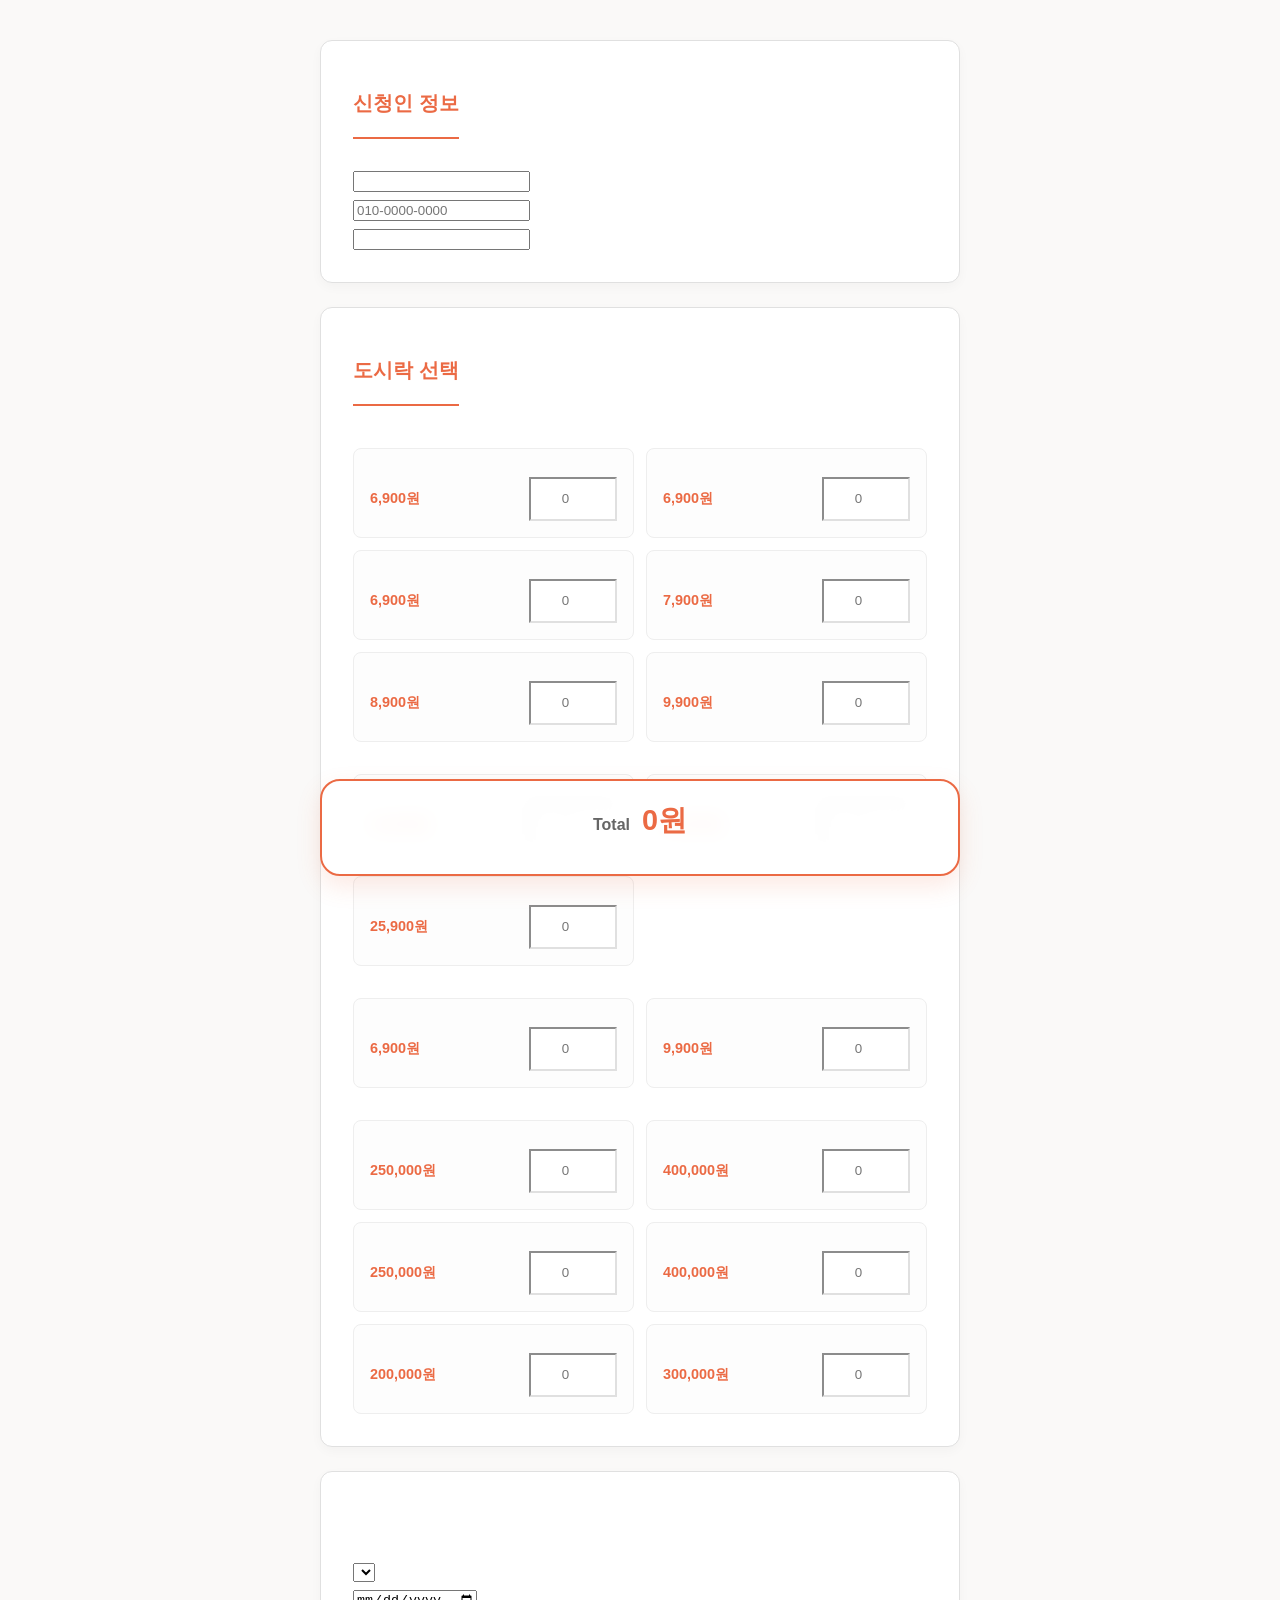
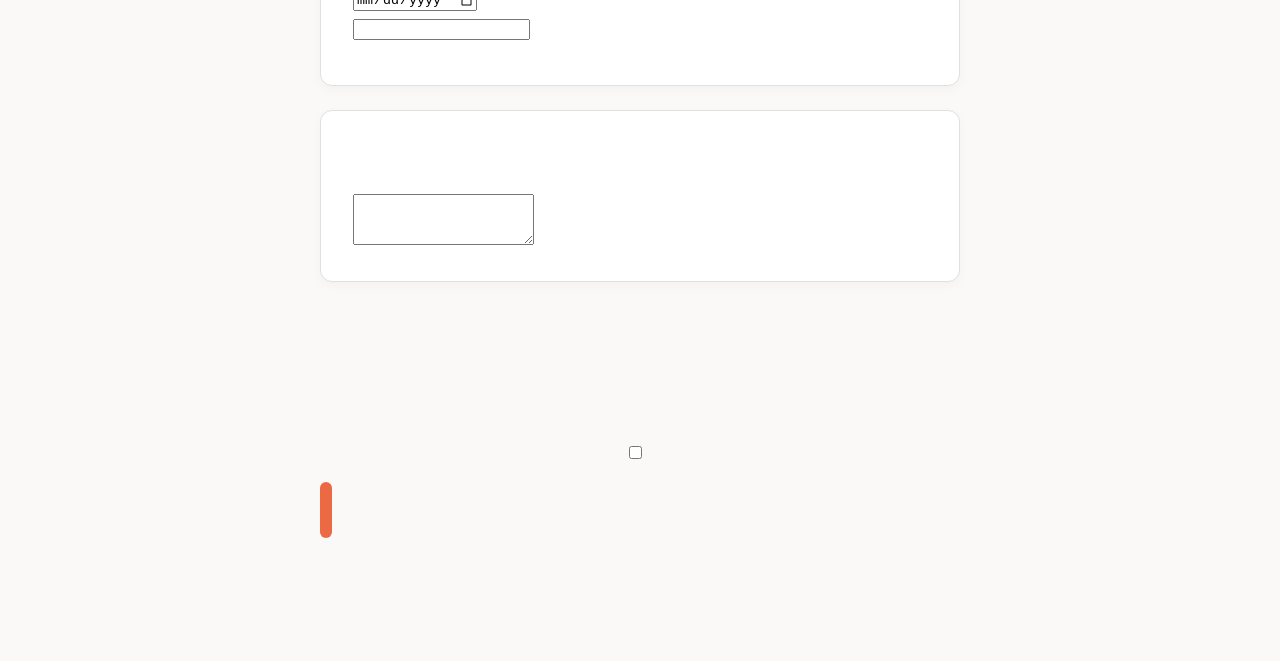
==== docs/request/index.html @ 900f204b "style: redesign menu-item UI in order form" ====
<!DOCTYPE html>
<html lang="ko">
<head>
    <meta charset="UTF-8">
    <meta name="viewport" content="width=device-width, initial-scale=1.0">
    <meta name="robots" content="noindex,nofollow">
    <title data-i18n="form_title">도시락 신청서</title>

    <link rel="icon" href="https://www.hongsirak.com/favicon.ico">
    <link href="https://fonts.googleapis.com/css2?family=Gowun+Dodum&family=Pretendard:wght@300;400;500;600;700&display=swap" rel="stylesheet">

    <!-- [Tier 1] Damso Core -->
    <link rel="stylesheet" href="https://dev.dam.so/_inc/ex/v4/core/core.css">
    <script src="https://dev.dam.so/_inc/ex/v4/core/core.js"></script>

    <!-- [Tier 2] Damso View: Form -->
    <link rel="stylesheet" href="https://dev.dam.so/_inc/ex/v4/view/form.css">
    <script src="https://dev.dam.so/_inc/ex/v4/view/form.js"></script>

    <!-- [Tier 3] User Custom -->
    <link rel="stylesheet" href="./lay.css">
    <script src="./lay.js" defer></script>
</head>
<body>
    <div class="damso-app">
        <div class="damso-container">
            <form id="order-form" class="damso-form" novalidate>
                <input type="hidden" name="form" value="hongsirak">

                <!-- 1. Customer Info -->
                <div class="damso-card">
                    <div class="damso-card__header">
                        <h2 data-i18n="customer_info_title">신청인 정보</h2>
                    </div>
                    <div class="damso-grid damso-grid--cols-1" style="gap: 16px;">
                        <div class="damso-group">
                            <label for="name" class="damso-label" data-i18n="form_label_name"></label>
                            <input type="text" id="name" name="name" required class="damso-input">
                        </div>
                        <div class="damso-group">
                            <label for="phone" class="damso-label" data-i18n="form_label_phone"></label>
                            <input type="tel" id="phone" name="phone" required class="damso-input" placeholder="010-0000-0000">
                        </div>
                        <div class="damso-group">
                            <label for="email" class="damso-label" data-i18n="form_label_email"></label>
                            <input type="email" id="email" name="email" required class="damso-input">
                        </div>
                    </div>
                </div>

                <!-- 2. Menu Selection -->
                <div class="damso-card">
                    <div class="damso-card__header">
                        <h2 data-i18n="menu_selection_title">도시락 선택</h2>
                    </div>
                    
                    <div class="menu-sections">
                        <!-- Normal -->
                        <div class="menu-category">
                            <h3 class="menu-category__title" data-i18n="cat_normal"></h3>
                            <div class="menu-items-grid">
                                <div class="menu-item">
                                    <div class="menu-item__top"><label data-i18n="menu_normal_01_title"></label></div>
                                    <div class="menu-item__bottom">
                                        <span class="menu-item__price">6,900원</span>
                                        <input type="number" name="normal_01" class="damso-input qty-input" min="0" max="999" placeholder="0" data-price="6900">
                                    </div>
                                </div>
                                <div class="menu-item">
                                    <div class="menu-item__top"><label data-i18n="menu_normal_02_title"></label></div>
                                    <div class="menu-item__bottom">
                                        <span class="menu-item__price">6,900원</span>
                                        <input type="number" name="normal_02" class="damso-input qty-input" min="0" max="999" placeholder="0" data-price="6900">
                                    </div>
                                </div>
                                <div class="menu-item">
                                    <div class="menu-item__top"><label data-i18n="menu_normal_03_title"></label></div>
                                    <div class="menu-item__bottom">
                                        <span class="menu-item__price">6,900원</span>
                                        <input type="number" name="normal_03" class="damso-input qty-input" min="0" max="999" placeholder="0" data-price="6900">
                                    </div>
                                </div>
                                <div class="menu-item">
                                    <div class="menu-item__top"><label data-i18n="menu_normal_04_title"></label></div>
                                    <div class="menu-item__bottom">
                                        <span class="menu-item__price">7,900원</span>
                                        <input type="number" name="normal_04" class="damso-input qty-input" min="0" max="999" placeholder="0" data-price="7900">
                                    </div>
                                </div>
                                <div class="menu-item">
                                    <div class="menu-item__top"><label data-i18n="menu_normal_05_title"></label></div>
                                    <div class="menu-item__bottom">
                                        <span class="menu-item__price">8,900원</span>
                                        <input type="number" name="normal_05" class="damso-input qty-input" min="0" max="999" placeholder="0" data-price="8900">
                                    </div>
                                </div>
                                <div class="menu-item">
                                    <div class="menu-item__top"><label data-i18n="menu_normal_06_title"></label></div>
                                    <div class="menu-item__bottom">
                                        <span class="menu-item__price">9,900원</span>
                                        <input type="number" name="normal_06" class="damso-input qty-input" min="0" max="999" placeholder="0" data-price="9900">
                                    </div>
                                </div>
                            </div>
                        </div>

                        <!-- Premium -->
                        <div class="menu-category">
                            <h3 class="menu-category__title" data-i18n="cat_premium"></h3>
                            <div class="menu-items-grid">
                                <div class="menu-item">
                                    <div class="menu-item__top"><label data-i18n="menu_premium_01_title"></label></div>
                                    <div class="menu-item__bottom">
                                        <span class="menu-item__price">16,900원</span>
                                        <input type="number" name="premium_01" class="damso-input qty-input" min="0" max="999" placeholder="0" data-price="16900">
                                    </div>
                                </div>
                                <div class="menu-item">
                                    <div class="menu-item__top"><label data-i18n="menu_premium_02_title"></label></div>
                                    <div class="menu-item__bottom">
                                        <span class="menu-item__price">25,900원</span>
                                        <input type="number" name="premium_02" class="damso-input qty-input" min="0" max="999" placeholder="0" data-price="25900">
                                    </div>
                                </div>
                                <div class="menu-item">
                                    <div class="menu-item__top"><label data-i18n="menu_premium_03_title"></label></div>
                                    <div class="menu-item__bottom">
                                        <span class="menu-item__price">25,900원</span>
                                        <input type="number" name="premium_03" class="damso-input qty-input" min="0" max="999" placeholder="0" data-price="25900">
                                    </div>
                                </div>
                            </div>
                        </div>

                        <!-- Special -->
                        <div class="menu-category">
                            <h3 class="menu-category__title" data-i18n="cat_special"></h3>
                            <div class="menu-items-grid">
                                <div class="menu-item">
                                    <div class="menu-item__top"><label data-i18n="menu_special_kids_title"></label></div>
                                    <div class="menu-item__bottom">
                                        <span class="menu-item__price">6,900원</span>
                                        <input type="number" name="special_kids" class="damso-input qty-input" min="0" max="999" placeholder="0" data-price="6900">
                                    </div>
                                </div>
                                <div class="menu-item">
                                    <div class="menu-item__top"><label data-i18n="menu_special_vegan_title"></label></div>
                                    <div class="menu-item__bottom">
                                        <span class="menu-item__price">9,900원</span>
                                        <input type="number" name="special_vegan" class="damso-input qty-input" min="0" max="999" placeholder="0" data-price="9900">
                                    </div>
                                </div>
                            </div>
                        </div>

                        <!-- Buffet -->
                        <div class="menu-category">
                            <h3 class="menu-category__title" data-i18n="cat_buffet"></h3>
                            <div class="menu-items-grid">
                                <div class="menu-item">
                                    <div class="menu-item__top"><label data-i18n="buffet_type_01_normal_title"></label></div>
                                    <div class="menu-item__bottom">
                                        <span class="menu-item__price">250,000원</span>
                                        <input type="number" name="buffet_01_n" class="damso-input qty-input" min="0" max="999" placeholder="0" data-price="250000">
                                    </div>
                                </div>
                                <div class="menu-item">
                                    <div class="menu-item__top"><label data-i18n="buffet_type_01_premium_title"></label></div>
                                    <div class="menu-item__bottom">
                                        <span class="menu-item__price">400,000원</span>
                                        <input type="number" name="buffet_01_p" class="damso-input qty-input" min="0" max="999" placeholder="0" data-price="400000">
                                    </div>
                                </div>
                                <div class="menu-item">
                                    <div class="menu-item__top"><label data-i18n="buffet_type_02_normal_title"></label></div>
                                    <div class="menu-item__bottom">
                                        <span class="menu-item__price">250,000원</span>
                                        <input type="number" name="buffet_02_n" class="damso-input qty-input" min="0" max="999" placeholder="0" data-price="250000">
                                    </div>
                                </div>
                                <div class="menu-item">
                                    <div class="menu-item__top"><label data-i18n="buffet_type_02_premium_title"></label></div>
                                    <div class="menu-item__bottom">
                                        <span class="menu-item__price">400,000원</span>
                                        <input type="number" name="buffet_02_p" class="damso-input qty-input" min="0" max="999" placeholder="0" data-price="400000">
                                    </div>
                                </div>
                                <div class="menu-item">
                                    <div class="menu-item__top"><label data-i18n="buffet_type_03_normal_title"></label></div>
                                    <div class="menu-item__bottom">
                                        <span class="menu-item__price">200,000원</span>
                                        <input type="number" name="buffet_03_n" class="damso-input qty-input" min="0" max="999" placeholder="0" data-price="200000">
                                    </div>
                                </div>
                                <div class="menu-item">
                                    <div class="menu-item__top"><label data-i18n="buffet_type_03_premium_title"></label></div>
                                    <div class="menu-item__bottom">
                                        <span class="menu-item__price">300,000원</span>
                                        <input type="number" name="buffet_03_p" class="damso-input qty-input" min="0" max="999" placeholder="0" data-price="300000">
                                    </div>
                                </div>
                            </div>
                        </div>
                    </div>
                </div>

                <!-- 3. Pickup & Delivery -->
                <div class="damso-card">
                    <div class="damso-card__header">
                        <h2 data-i18n="pickup_delivery_title"></h2>
                    </div>

                    <div class="damso-grid damso-grid--cols-1" style="gap: 16px;">
                        <div class="damso-group">
                            <label class="damso-label" data-i18n="pickup_method"></label>
                            <select name="pickup_method" id="pickup_method" class="damso-select">
                                <option value="pickup" data-i18n="store_pickup"></option>
                                <option value="delivery" data-i18n="delivery"></option>
                            </select>
                        </div>
                        <div class="damso-group">
                            <label class="damso-label" data-i18n="desired_date"></label>
                            <input type="date" name="pickup_date" class="damso-input" required>
                        </div>
                        <div class="damso-group hidden" id="group-address">
                            <label class="damso-label" data-i18n="delivery_address"></label>
                            <input type="text" name="address" class="damso-input" data-i18n-placeholder="delivery_address_ph">
                            <p class="damso-note delivery_note" data-i18n="delivery_note"></p>
                        </div>
                    </div>
                </div>

                <!-- 4. Additional Message -->
                <div class="damso-card">
                    <div class="damso-card__header">
                        <h2 data-i18n="additional_requests_title"></h2>
                    </div>
                    <div class="damso-group">
                        <textarea class="damso-textarea" name="message" rows="3"></textarea>
                    </div>
                </div>

                <!-- Sticky Price Display -->
                <div class="price-sticky-bar">
                    <div class="price-content">
                        <span class="price-label" data-i18n="label_estimated_total">Total</span>
                        <span class="price-value" id="total-price">0원</span>
                    </div>
                    <p class="price-note" data-i18n="price_note"></p>
                </div>

                <!-- Submit -->
                <div class="damso-submit-area">
                    <div class="damso-check-group">
                        <input type="checkbox" name="agree" id="agree" class="damso-check-input" required>
                        <label for="agree" class="damso-check-label" data-i18n="label_agree"></label>
                    </div>
                    <button type="submit" class="damso-btn damso-btn--submit damso-btn--full">
                        <span data-i18n="btn_submit"></span>
                    </button>
                </div>
            </form>
        </div>
    </div>
</body>
</html>
---- docs/request/lay.css ----
/*
    Tier 3: User Custom Style (Hongsirak Request)
*/

:root {
    --damso-color-bg: #FAF9F8;           /* Very Light Grey/Beige */
    --damso-color-surface: #FFFFFF;
    --damso-color-text: #2D2D2D;
    --damso-color-primary: #EB6A44;      /* Hongsirak Persimmon */
    --damso-color-secondary: #5D4037;    /* Brown for accents */
    --damso-color-label: #666666;
    --damso-color-border: #E0E0E0;
    --damso-color-accent: #FF9E80;       /* Soft Persimmon */
    --damso-radius: 12px;
    --damso-input-height: 48px;
}

body {
    font-family: "Pretendard", -apple-system, sans-serif;
    background-color: var(--damso-color-bg);
    color: var(--damso-color-text);
}

.damso-container {
    max-width: 640px;
    margin: 40px auto;
}

.damso-card {
    padding: 2rem;
    margin-bottom: 1.5rem;
    border: 1px solid var(--damso-color-border);
    background-color: var(--damso-color-surface);
    border-radius: var(--damso-radius);
    box-shadow: 0 4px 12px rgba(0,0,0,0.03);
}

.damso-card__header {
    margin-bottom: 1.5rem;
    border-bottom: 2px solid var(--damso-color-primary);
    display: inline-block;
    padding-bottom: 4px;
}

.damso-card__header h2 {
    font-size: 1.25rem;
    font-weight: 700;
    color: var(--damso-color-primary);
}

.damso-label {
    display: block;
    margin-bottom: 8px;
    font-size: 0.95rem;
    font-weight: 600;
}

/* Menu Category Styling */
.menu-category {
    margin-bottom: 2rem;
}

.menu-category:last-child {
    margin-bottom: 0;
}

.menu-category__title {
    font-size: 1.1rem;
    font-weight: 700;
    margin-bottom: 1rem;
    padding-left: 10px;
    border-left: 4px solid var(--damso-color-primary);
    color: var(--damso-color-text);
}

.menu-items-grid {
    display: grid;
    grid-template-columns: repeat(2, 1fr);
    gap: 12px;
}

@media (max-width: 480px) {
    .menu-items-grid {
        grid-template-columns: 1fr;
    }
}

.menu-item {
    display: flex;
    flex-direction: column;
    gap: 12px;
    background: #fdfdfd;
    padding: 16px;
    border: 1px solid #eee;
    border-radius: 8px;
}

.menu-item__top label {
    font-size: 1rem;
    font-weight: 600;
    color: var(--damso-color-text);
}

.menu-item__bottom {
    display: flex;
    justify-content: space-between;
    align-items: center;
}

.menu-item__price {
    font-size: 0.9rem;
    color: var(--damso-color-primary);
    font-weight: 700;
}

.qty-input {
    width: 80px !important;
    text-align: center;
    height: 38px !important;
    border-color: var(--damso-color-border) !important;
}

/* Sticky Price Bar */
.price-sticky-bar {
    position: sticky;
    bottom: 24px;
    z-index: 100;
    background-color: rgba(255, 255, 255, 0.9);
    backdrop-filter: blur(10px);
    border: 2px solid var(--damso-color-primary);
    border-radius: 20px;
    padding: 1.25rem;
    box-shadow: 0 10px 25px rgba(235, 106, 68, 0.15);
    text-align: center;
}

.price-content {
    display: flex;
    justify-content: center;
    align-items: baseline;
    gap: 12px;
}

.price-label {
    font-size: 1rem;
    font-weight: 600;
    color: var(--damso-color-label);
}

.price-value {
    font-size: 1.8rem;
    font-weight: 800;
    color: var(--damso-color-primary);
}

.price-note {
    margin-top: 6px;
    font-size: 0.8rem;
    color: var(--damso-color-label);
}

/* Buttons */
.damso-btn--submit {
    background-color: var(--damso-color-primary);
    color: #fff;
    border: none;
    height: 56px;
    font-size: 1.1rem;
    font-weight: 700;
    border-radius: var(--damso-radius);
    transition: all 0.3s ease;
}

.damso-btn--submit:hover {
    background-color: #d45936;
    transform: translateY(-2px);
    box-shadow: 0 6px 15px rgba(235, 106, 68, 0.3);
}

.damso-submit-area {
    margin-top: 40px;
    padding-bottom: 80px;
}

.damso-check-group {
    display: flex;
    align-items: center;
    gap: 10px;
    margin-bottom: 20px;
    justify-content: center;
}

.damso-note {
    font-size: 0.85rem;
    color: var(--damso-color-label);
    margin-top: 8px;
}
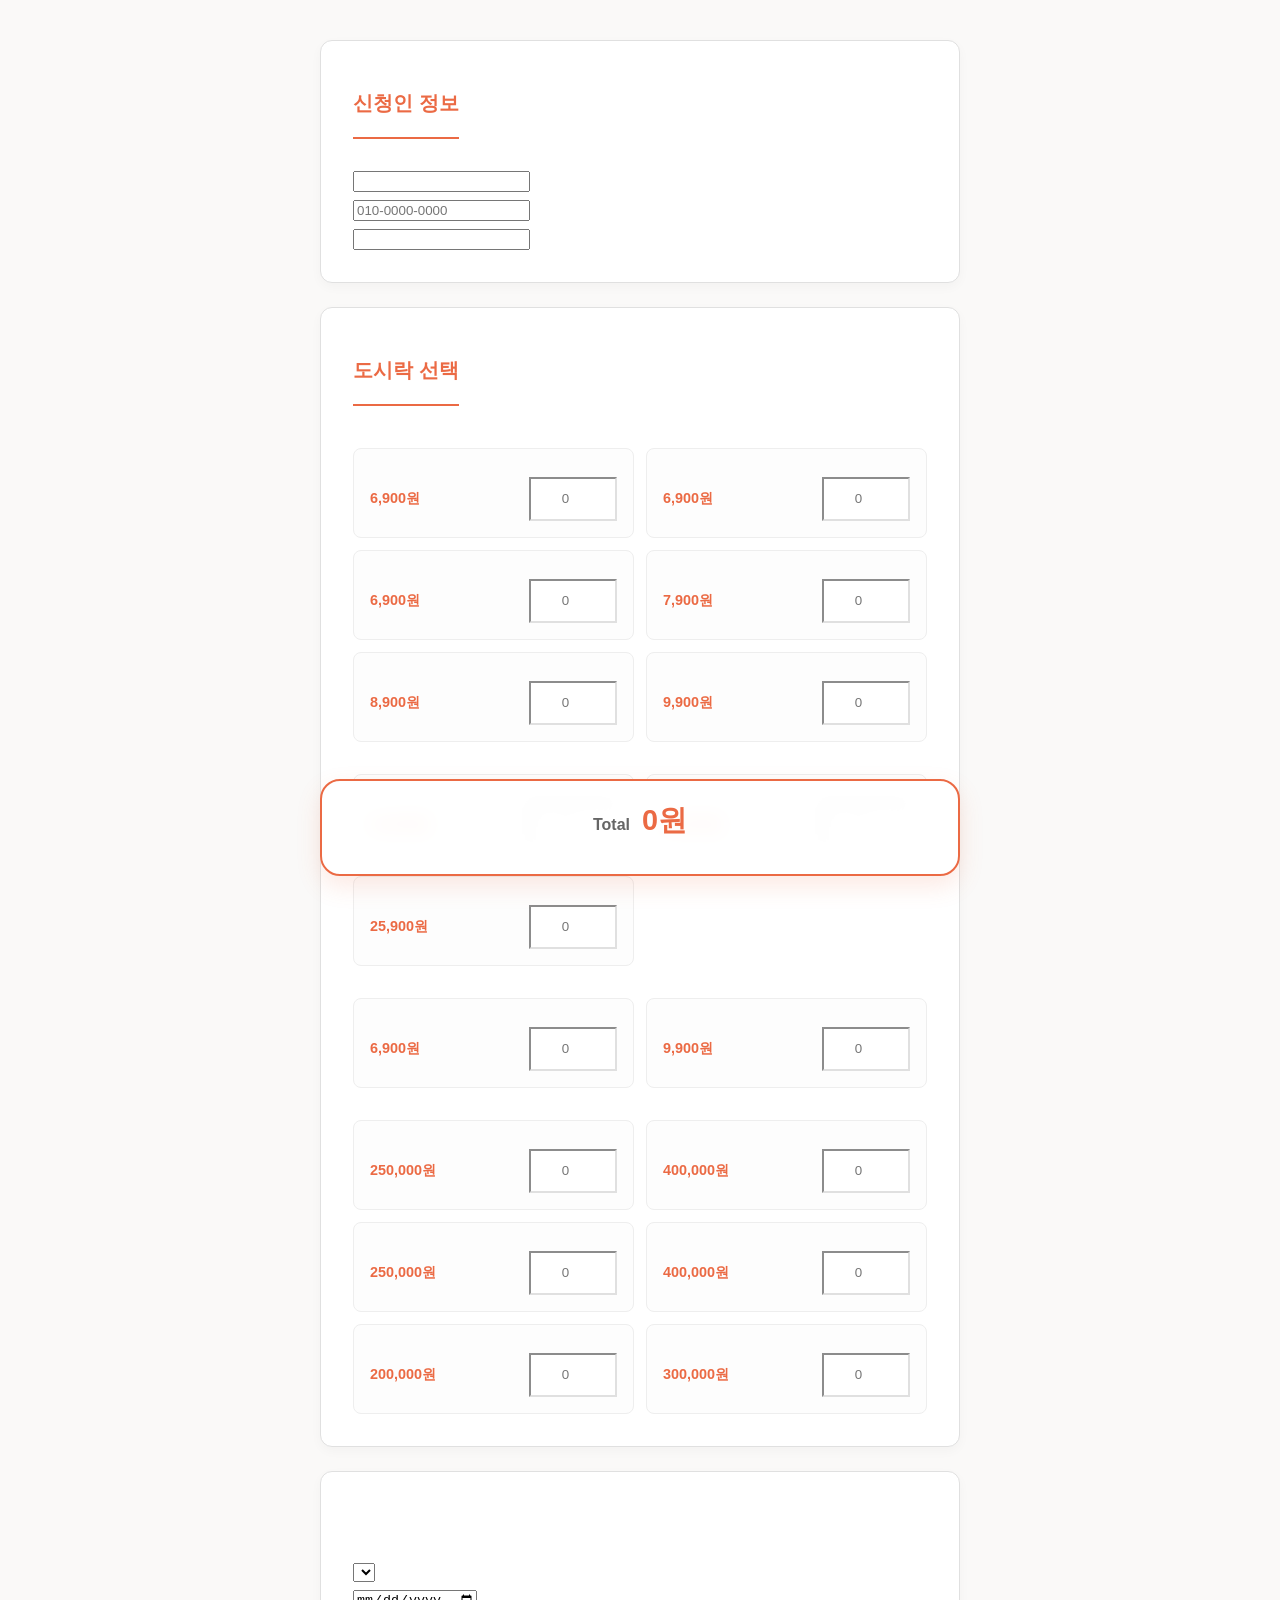
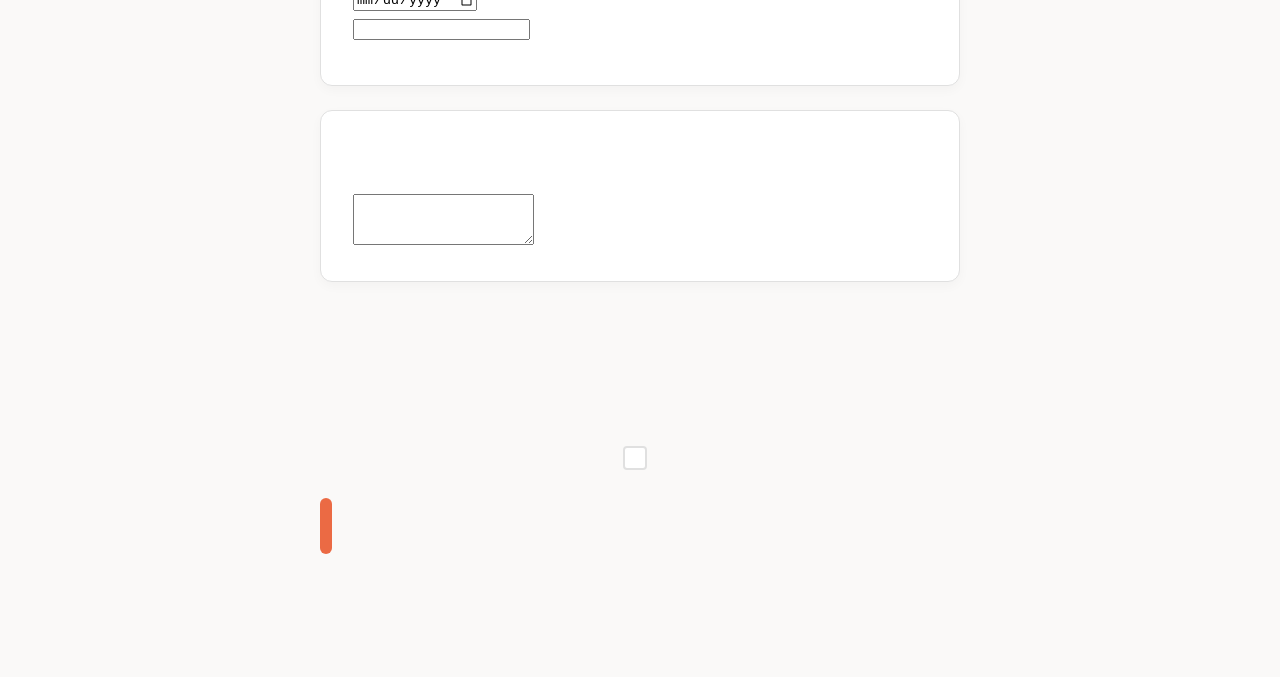
==== commit f23b74d6: "style: rename request form and implement custom checkbox with visible mark" ====
--- a/docs/request/index.html
+++ b/docs/request/index.html
@@ -4,7 +4,7 @@
     <meta charset="UTF-8">
     <meta name="viewport" content="width=device-width, initial-scale=1.0">
     <meta name="robots" content="noindex,nofollow">
-    <title data-i18n="form_title">도시락 신청서</title>
+    <title data-i18n="home_title">홍시락 신청서</title>
 
     <link rel="icon" href="https://www.hongsirak.com/favicon.ico">
     <link href="https://fonts.googleapis.com/css2?family=Gowun+Dodum&family=Pretendard:wght@300;400;500;600;700&display=swap" rel="stylesheet">
@@ -24,6 +24,10 @@
 <body>
     <div class="damso-app">
         <div class="damso-container">
+            <header class="request-header">
+                <h1 data-i18n="home_title"></h1>
+                <p data-i18n="home_description"></p>
+            </header>
             <form id="order-form" class="damso-form" novalidate>
                 <input type="hidden" name="form" value="hongsirak">
 
--- a/docs/request/lay.css
+++ b/docs/request/lay.css
@@ -24,6 +24,25 @@
 .damso-container {
     max-width: 640px;
     margin: 40px auto;
+}
+
+/* Header */
+.request-header {
+    text-align: center;
+    margin-bottom: 40px;
+}
+
+.request-header h1 {
+    font-family: 'Gowun Dodum', serif;
+    font-size: 2.5rem;
+    font-weight: 800;
+    color: var(--damso-color-primary);
+    margin-bottom: 12px;
+}
+
+.request-header p {
+    font-size: 1.1rem;
+    color: var(--damso-color-label);
 }
 
 .damso-card {
@@ -182,12 +201,52 @@
     padding-bottom: 80px;
 }
 
+/* Custom Checkbox */
 .damso-check-group {
     display: flex;
     align-items: center;
-    gap: 10px;
-    margin-bottom: 20px;
+    gap: 12px;
+    margin-bottom: 25px;
     justify-content: center;
+}
+
+.damso-check-input {
+    appearance: none;
+    -webkit-appearance: none;
+    width: 24px;
+    height: 24px;
+    border: 2px solid var(--damso-color-border);
+    border-radius: 4px;
+    background-color: #fff;
+    cursor: pointer;
+    position: relative;
+    transition: all 0.2s ease;
+}
+
+.damso-check-input:checked {
+    background-color: var(--damso-color-primary);
+    border-color: var(--damso-color-primary);
+}
+
+/* Custom checkmark V */
+.damso-check-input:checked::after {
+    content: '';
+    position: absolute;
+    left: 7px;
+    top: 3px;
+    width: 6px;
+    height: 11px;
+    border: solid white;
+    border-width: 0 3px 3px 0;
+    transform: rotate(45deg);
+}
+
+.damso-check-label {
+    cursor: pointer;
+    font-size: 1.1rem;
+    font-weight: 500;
+    color: var(--damso-color-text);
+    user-select: none;
 }
 
 .damso-note {
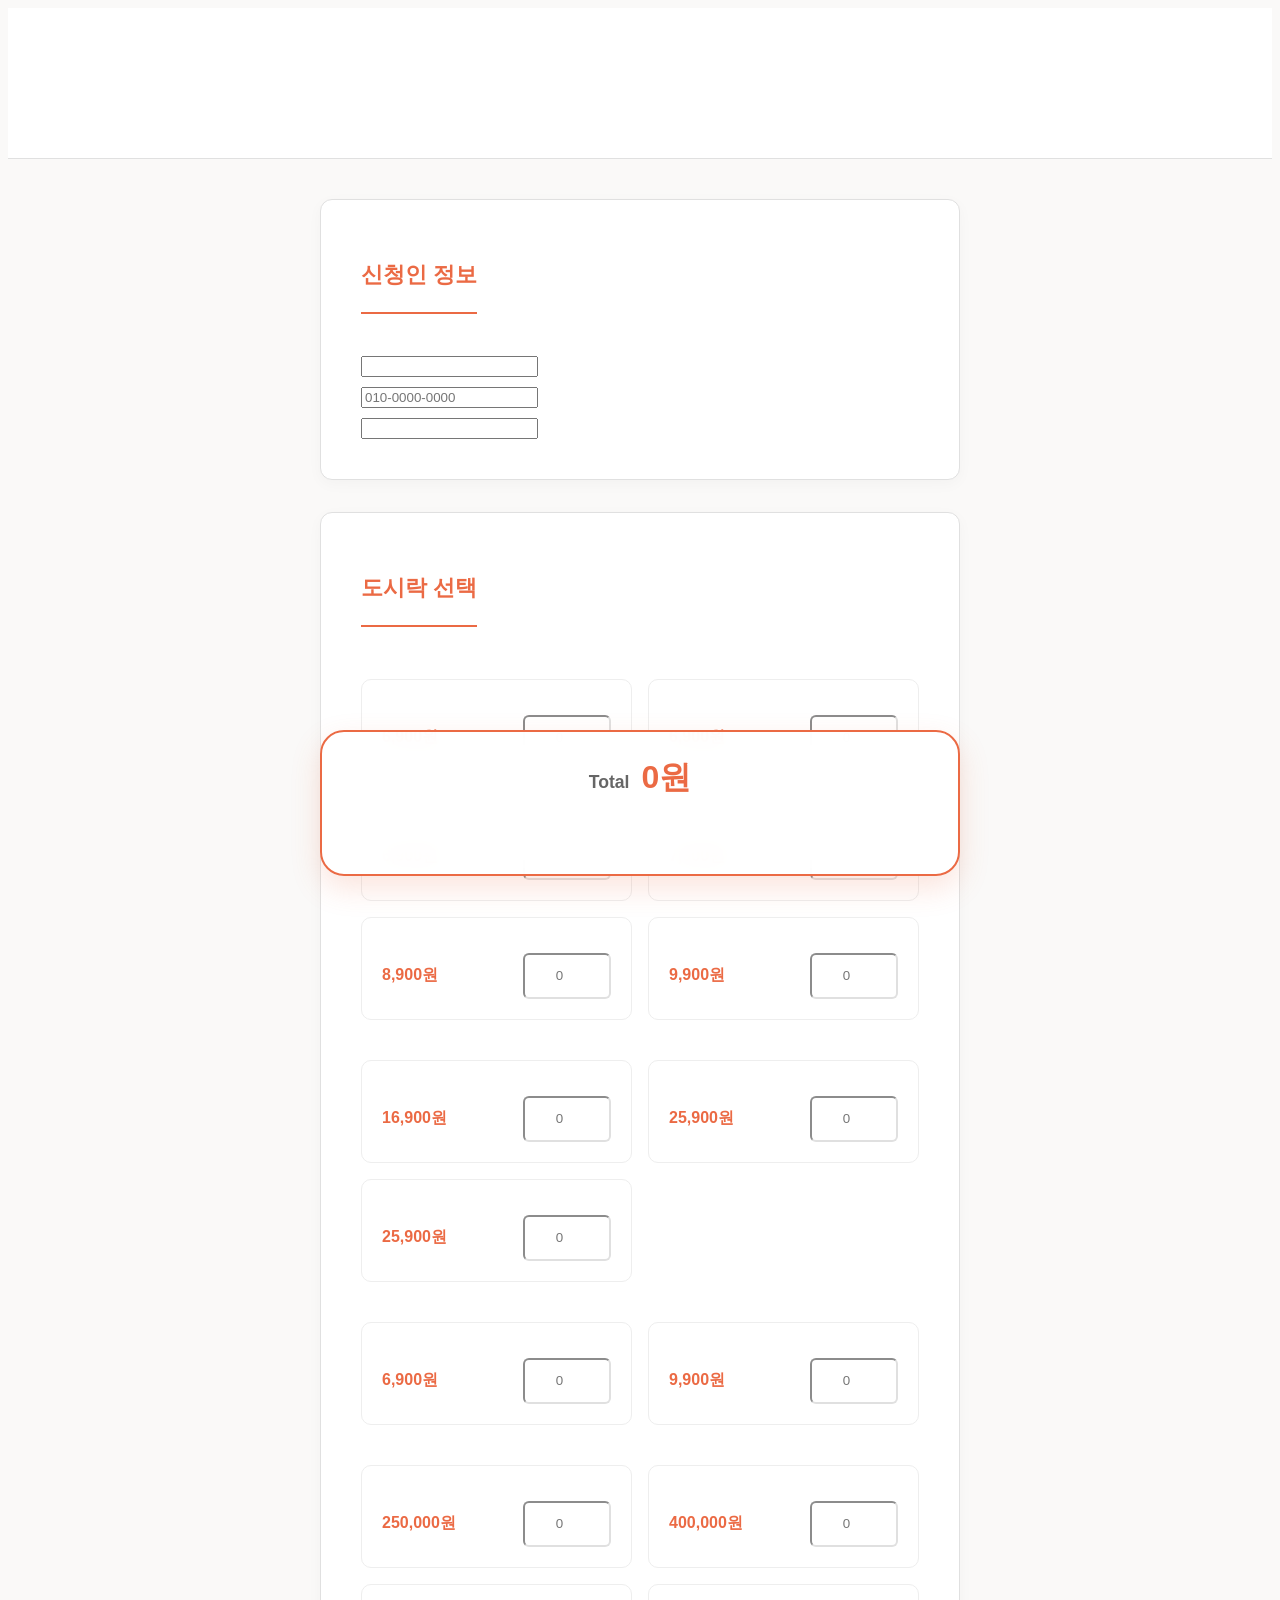
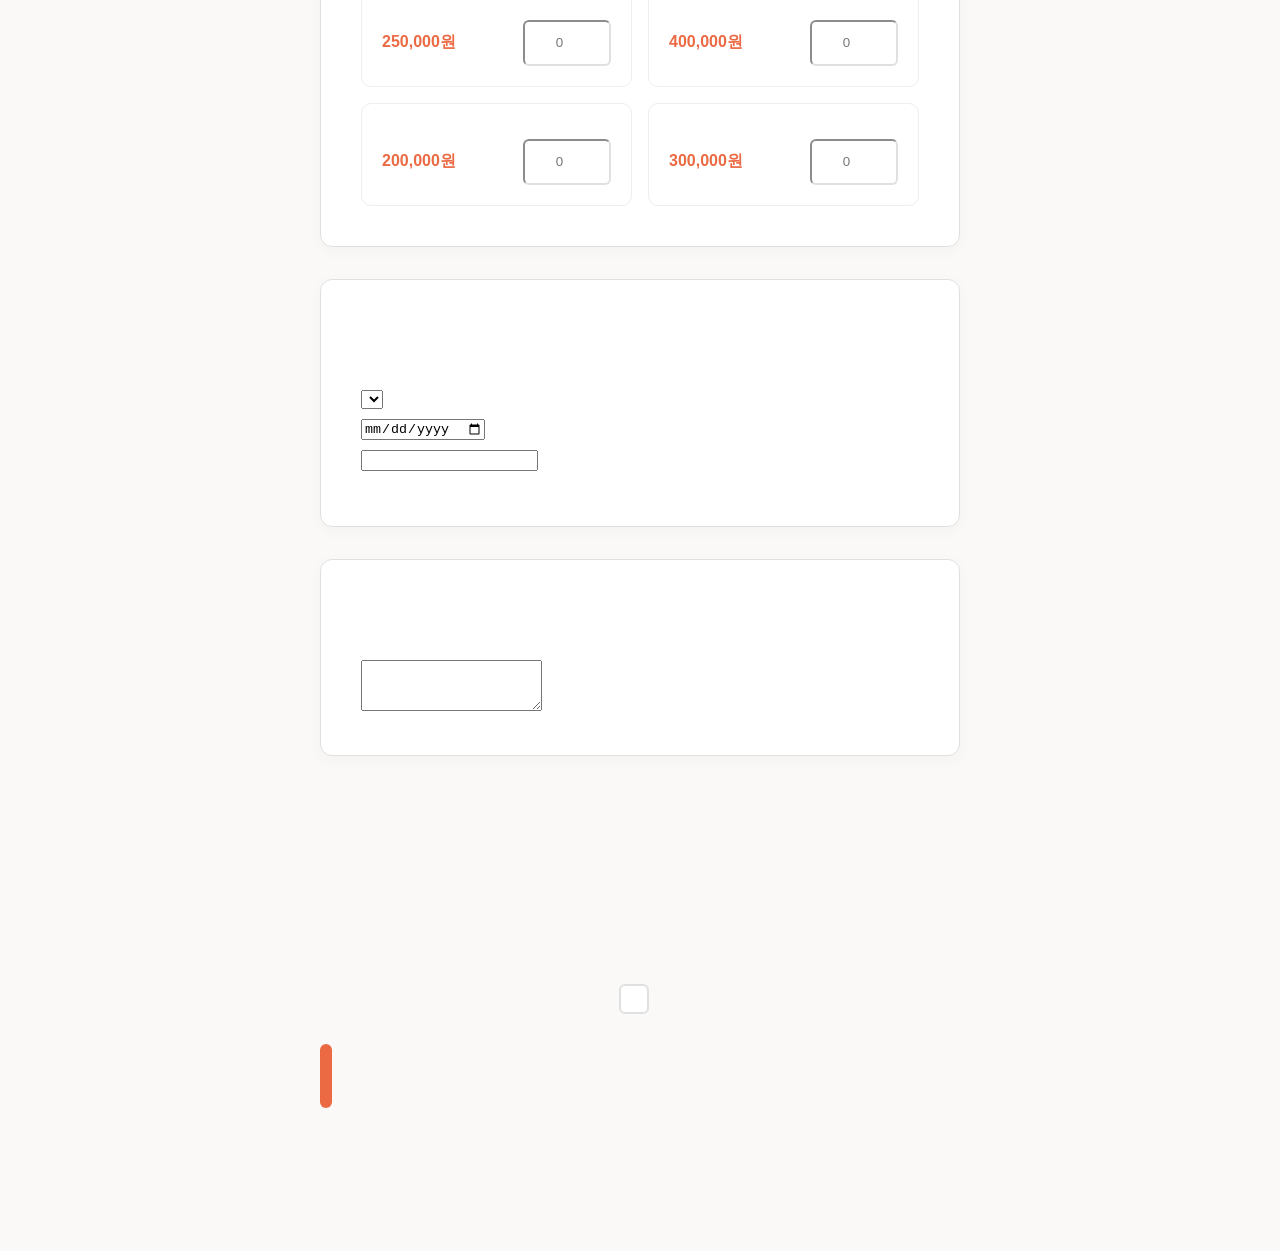
==== commit d41527d0: "fix: standardize header, fix EN translations, and ensure checkbox V visibility" ====
--- a/docs/request/index.html
+++ b/docs/request/index.html
@@ -23,11 +23,13 @@
 </head>
 <body>
     <div class="damso-app">
+        <header class="damso-header">
+            <div class="damso-header__content js-parallax-content">
+                <h1 class="brand-logo" data-i18n="home_title"></h1>
+                <p class="brand-slogan" data-i18n="home_description"></p>
+            </div>
+        </header>
         <div class="damso-container">
-            <header class="request-header">
-                <h1 data-i18n="home_title"></h1>
-                <p data-i18n="home_description"></p>
-            </header>
             <form id="order-form" class="damso-form" novalidate>
                 <input type="hidden" name="form" value="hongsirak">
 
@@ -257,6 +259,7 @@
                 <div class="damso-submit-area">
                     <div class="damso-check-group">
                         <input type="checkbox" name="agree" id="agree" class="damso-check-input" required>
+                        <div class="damso-check-custom"></div>
                         <label for="agree" class="damso-check-label" data-i18n="label_agree"></label>
                     </div>
                     <button type="submit" class="damso-btn damso-btn--submit damso-btn--full">
--- a/docs/request/lay.css
+++ b/docs/request/lay.css
@@ -26,57 +26,85 @@
     margin: 40px auto;
 }
 
-/* Header */
-.request-header {
+/* --- Standard Header Styling --- */
+.damso-header {
+    background-color: #fff;
+    border-bottom: 1px solid var(--damso-color-border);
+    padding: 60px 20px;
     text-align: center;
     margin-bottom: 40px;
 }
 
-.request-header h1 {
+.brand-logo {
     font-family: 'Gowun Dodum', serif;
-    font-size: 2.5rem;
+    font-size: 2.8rem;
     font-weight: 800;
     color: var(--damso-color-primary);
     margin-bottom: 12px;
-}
-
-.request-header p {
-    font-size: 1.1rem;
+    letter-spacing: -0.02em;
+}
+
+.brand-slogan {
+    font-size: 1.2rem;
     color: var(--damso-color-label);
-}
-
+    max-width: 500px;
+    margin: 0 auto;
+}
+
+.damso-lang-switcher {
+    margin-top: 25px;
+    display: flex;
+    justify-content: center;
+    gap: 15px;
+}
+
+.damso-lang-btn {
+    font-size: 0.85rem;
+    font-weight: 700;
+    color: #bbb;
+    text-decoration: none;
+    transition: all 0.3s;
+}
+
+.damso-lang-btn.active {
+    color: var(--damso-color-primary);
+    text-decoration: underline;
+    text-underline-offset: 4px;
+}
+
+/* --- Form Cards --- */
 .damso-card {
-    padding: 2rem;
-    margin-bottom: 1.5rem;
+    padding: 2.5rem;
+    margin-bottom: 2rem;
     border: 1px solid var(--damso-color-border);
     background-color: var(--damso-color-surface);
     border-radius: var(--damso-radius);
-    box-shadow: 0 4px 12px rgba(0,0,0,0.03);
+    box-shadow: 0 4px 15px rgba(0,0,0,0.03);
 }
 
 .damso-card__header {
-    margin-bottom: 1.5rem;
+    margin-bottom: 2rem;
     border-bottom: 2px solid var(--damso-color-primary);
     display: inline-block;
     padding-bottom: 4px;
 }
 
 .damso-card__header h2 {
-    font-size: 1.25rem;
+    font-size: 1.4rem;
     font-weight: 700;
     color: var(--damso-color-primary);
 }
 
 .damso-label {
     display: block;
-    margin-bottom: 8px;
-    font-size: 0.95rem;
+    margin-bottom: 10px;
+    font-size: 1rem;
     font-weight: 600;
 }
 
 /* Menu Category Styling */
 .menu-category {
-    margin-bottom: 2rem;
+    margin-bottom: 2.5rem;
 }
 
 .menu-category:last-child {
@@ -84,18 +112,18 @@
 }
 
 .menu-category__title {
-    font-size: 1.1rem;
-    font-weight: 700;
-    margin-bottom: 1rem;
-    padding-left: 10px;
-    border-left: 4px solid var(--damso-color-primary);
+    font-size: 1.2rem;
+    font-weight: 700;
+    margin-bottom: 1.2rem;
+    padding-left: 12px;
+    border-left: 5px solid var(--damso-color-primary);
     color: var(--damso-color-text);
 }
 
 .menu-items-grid {
     display: grid;
     grid-template-columns: repeat(2, 1fr);
-    gap: 12px;
+    gap: 16px;
 }
 
 @media (max-width: 480px) {
@@ -107,15 +135,20 @@
 .menu-item {
     display: flex;
     flex-direction: column;
-    gap: 12px;
-    background: #fdfdfd;
-    padding: 16px;
+    gap: 15px;
+    background: #fff;
+    padding: 20px;
     border: 1px solid #eee;
-    border-radius: 8px;
+    border-radius: 10px;
+    transition: border-color 0.3s;
+}
+
+.menu-item:focus-within {
+    border-color: var(--damso-color-primary);
 }
 
 .menu-item__top label {
-    font-size: 1rem;
+    font-size: 1.05rem;
     font-weight: 600;
     color: var(--damso-color-text);
 }
@@ -127,7 +160,7 @@
 }
 
 .menu-item__price {
-    font-size: 0.9rem;
+    font-size: 1rem;
     color: var(--damso-color-primary);
     font-weight: 700;
 }
@@ -135,8 +168,9 @@
 .qty-input {
     width: 80px !important;
     text-align: center;
-    height: 38px !important;
+    height: 40px !important;
     border-color: var(--damso-color-border) !important;
+    border-radius: 6px !important;
 }
 
 /* Sticky Price Bar */
@@ -144,12 +178,12 @@
     position: sticky;
     bottom: 24px;
     z-index: 100;
-    background-color: rgba(255, 255, 255, 0.9);
-    backdrop-filter: blur(10px);
+    background-color: rgba(255, 255, 255, 0.95);
+    backdrop-filter: blur(12px);
     border: 2px solid var(--damso-color-primary);
-    border-radius: 20px;
-    padding: 1.25rem;
-    box-shadow: 0 10px 25px rgba(235, 106, 68, 0.15);
+    border-radius: 24px;
+    padding: 1.5rem;
+    box-shadow: 0 12px 30px rgba(235, 106, 68, 0.18);
     text-align: center;
 }
 
@@ -161,21 +195,27 @@
 }
 
 .price-label {
-    font-size: 1rem;
+    font-size: 1.1rem;
     font-weight: 600;
     color: var(--damso-color-label);
 }
 
 .price-value {
-    font-size: 1.8rem;
+    font-size: 2rem;
     font-weight: 800;
     color: var(--damso-color-primary);
 }
 
 .price-note {
-    margin-top: 6px;
-    font-size: 0.8rem;
+    margin-top: 10px;
+    font-size: 1rem;
     color: var(--damso-color-label);
+    min-height: 1.5rem;
+}
+
+.price-note b {
+    color: var(--damso-color-primary);
+    font-weight: 800;
 }
 
 /* Buttons */
@@ -183,62 +223,70 @@
     background-color: var(--damso-color-primary);
     color: #fff;
     border: none;
-    height: 56px;
-    font-size: 1.1rem;
+    height: 64px;
+    font-size: 1.2rem;
     font-weight: 700;
     border-radius: var(--damso-radius);
-    transition: all 0.3s ease;
+    transition: all 0.3s cubic-bezier(0.4, 0, 0.2, 1);
+    cursor: pointer;
 }
 
 .damso-btn--submit:hover {
     background-color: #d45936;
-    transform: translateY(-2px);
-    box-shadow: 0 6px 15px rgba(235, 106, 68, 0.3);
+    transform: translateY(-3px);
+    box-shadow: 0 8px 20px rgba(235, 106, 68, 0.3);
 }
 
 .damso-submit-area {
-    margin-top: 40px;
-    padding-bottom: 80px;
-}
-
-/* Custom Checkbox */
+    margin-top: 50px;
+    padding-bottom: 100px;
+}
+
+/* --- Custom Checkbox (Visible V Mark) --- */
 .damso-check-group {
     display: flex;
     align-items: center;
+    justify-content: center;
     gap: 12px;
-    margin-bottom: 25px;
-    justify-content: center;
+    margin-bottom: 30px;
 }
 
 .damso-check-input {
-    appearance: none;
-    -webkit-appearance: none;
-    width: 24px;
-    height: 24px;
+    display: none;
+}
+
+.damso-check-custom {
+    width: 26px;
+    height: 26px;
+    background-color: #fff;
     border: 2px solid var(--damso-color-border);
-    border-radius: 4px;
-    background-color: #fff;
+    border-radius: 6px;
+    position: relative;
     cursor: pointer;
-    position: relative;
-    transition: all 0.2s ease;
-}
-
-.damso-check-input:checked {
+    transition: all 0.2s cubic-bezier(0.4, 0, 0.2, 1);
+    flex-shrink: 0;
+}
+
+.damso-check-input:checked + .damso-check-custom {
     background-color: var(--damso-color-primary);
     border-color: var(--damso-color-primary);
 }
 
-/* Custom checkmark V */
-.damso-check-input:checked::after {
-    content: '';
+.damso-check-custom::after {
+    content: "";
     position: absolute;
-    left: 7px;
+    display: none;
+    left: 8px;
     top: 3px;
-    width: 6px;
-    height: 11px;
+    width: 7px;
+    height: 13px;
     border: solid white;
     border-width: 0 3px 3px 0;
     transform: rotate(45deg);
+}
+
+.damso-check-input:checked + .damso-check-custom::after {
+    display: block;
 }
 
 .damso-check-label {
@@ -250,7 +298,7 @@
 }
 
 .damso-note {
-    font-size: 0.85rem;
+    font-size: 0.9rem;
     color: var(--damso-color-label);
-    margin-top: 8px;
-}
+    margin-top: 10px;
+}
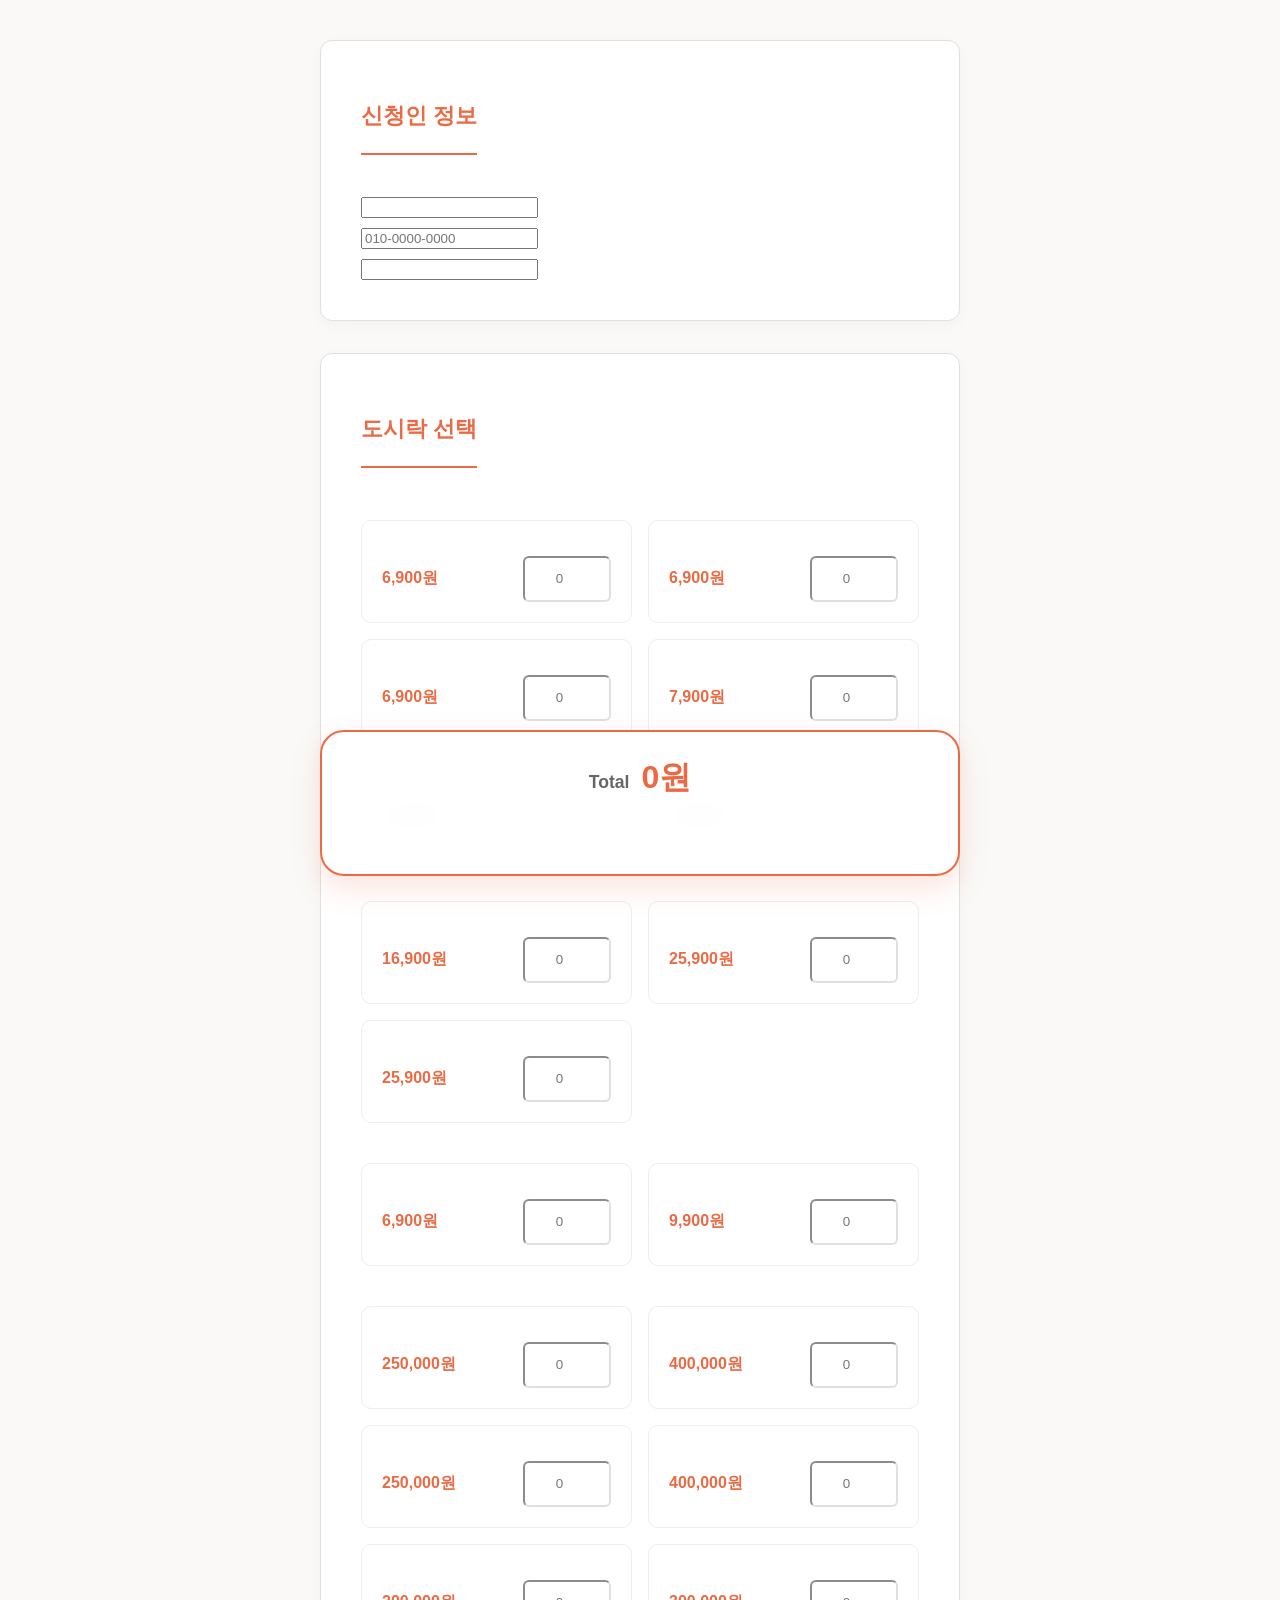
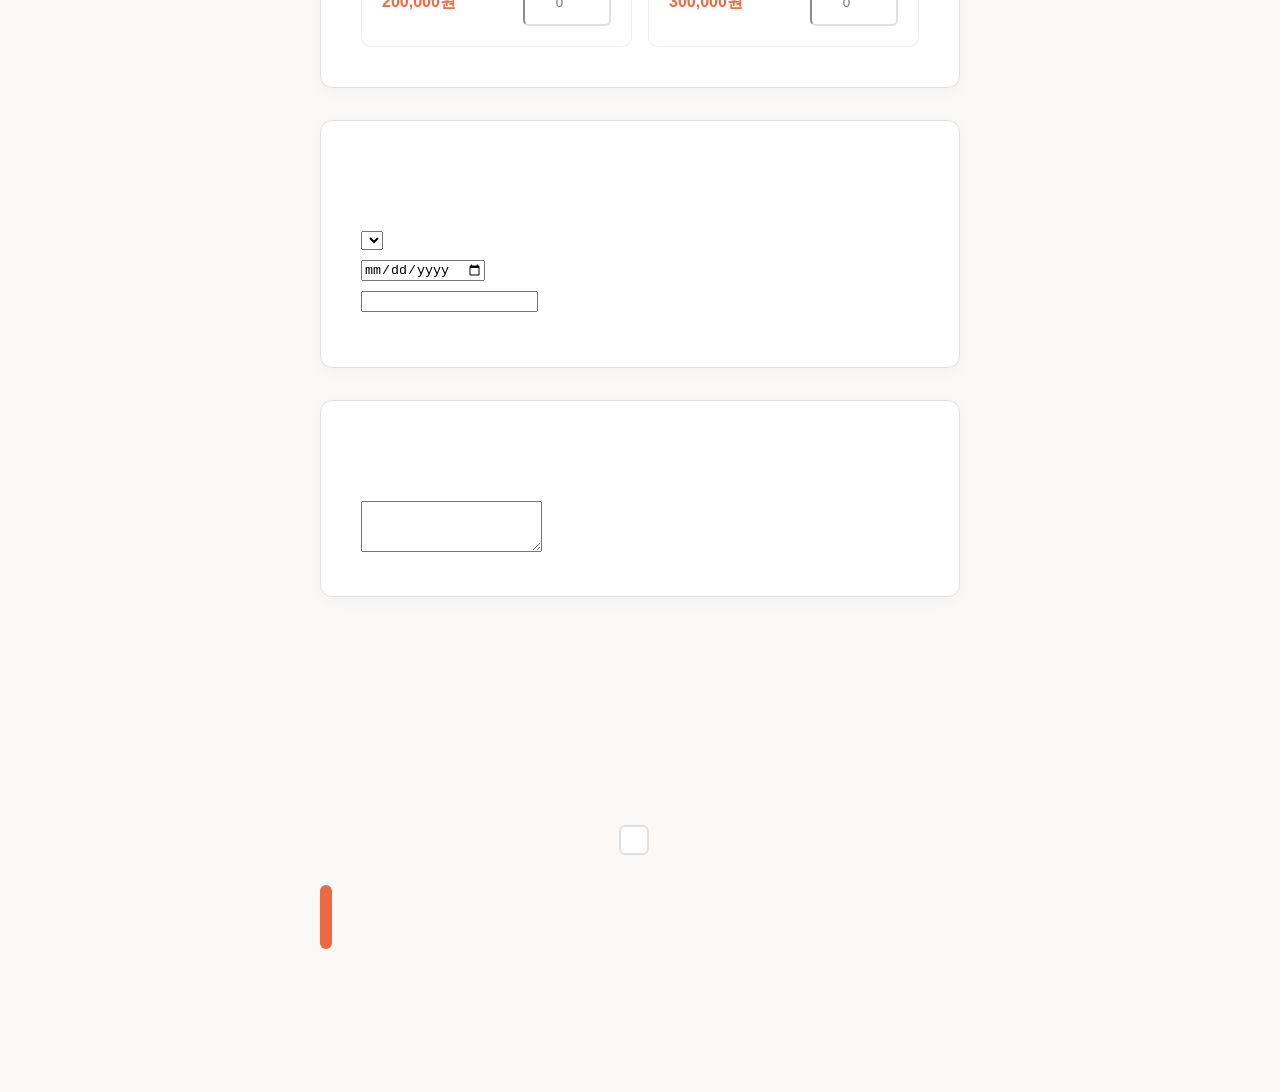
==== commit 1c11c308: "feat: implement meal order request form UI using Damso design system" ====
--- a/docs/request/index.html
+++ b/docs/request/index.html
@@ -23,12 +23,6 @@
 </head>
 <body>
     <div class="damso-app">
-        <header class="damso-header">
-            <div class="damso-header__content js-parallax-content">
-                <h1 class="brand-logo" data-i18n="home_title"></h1>
-                <p class="brand-slogan" data-i18n="home_description"></p>
-            </div>
-        </header>
         <div class="damso-container">
             <form id="order-form" class="damso-form" novalidate>
                 <input type="hidden" name="form" value="hongsirak">
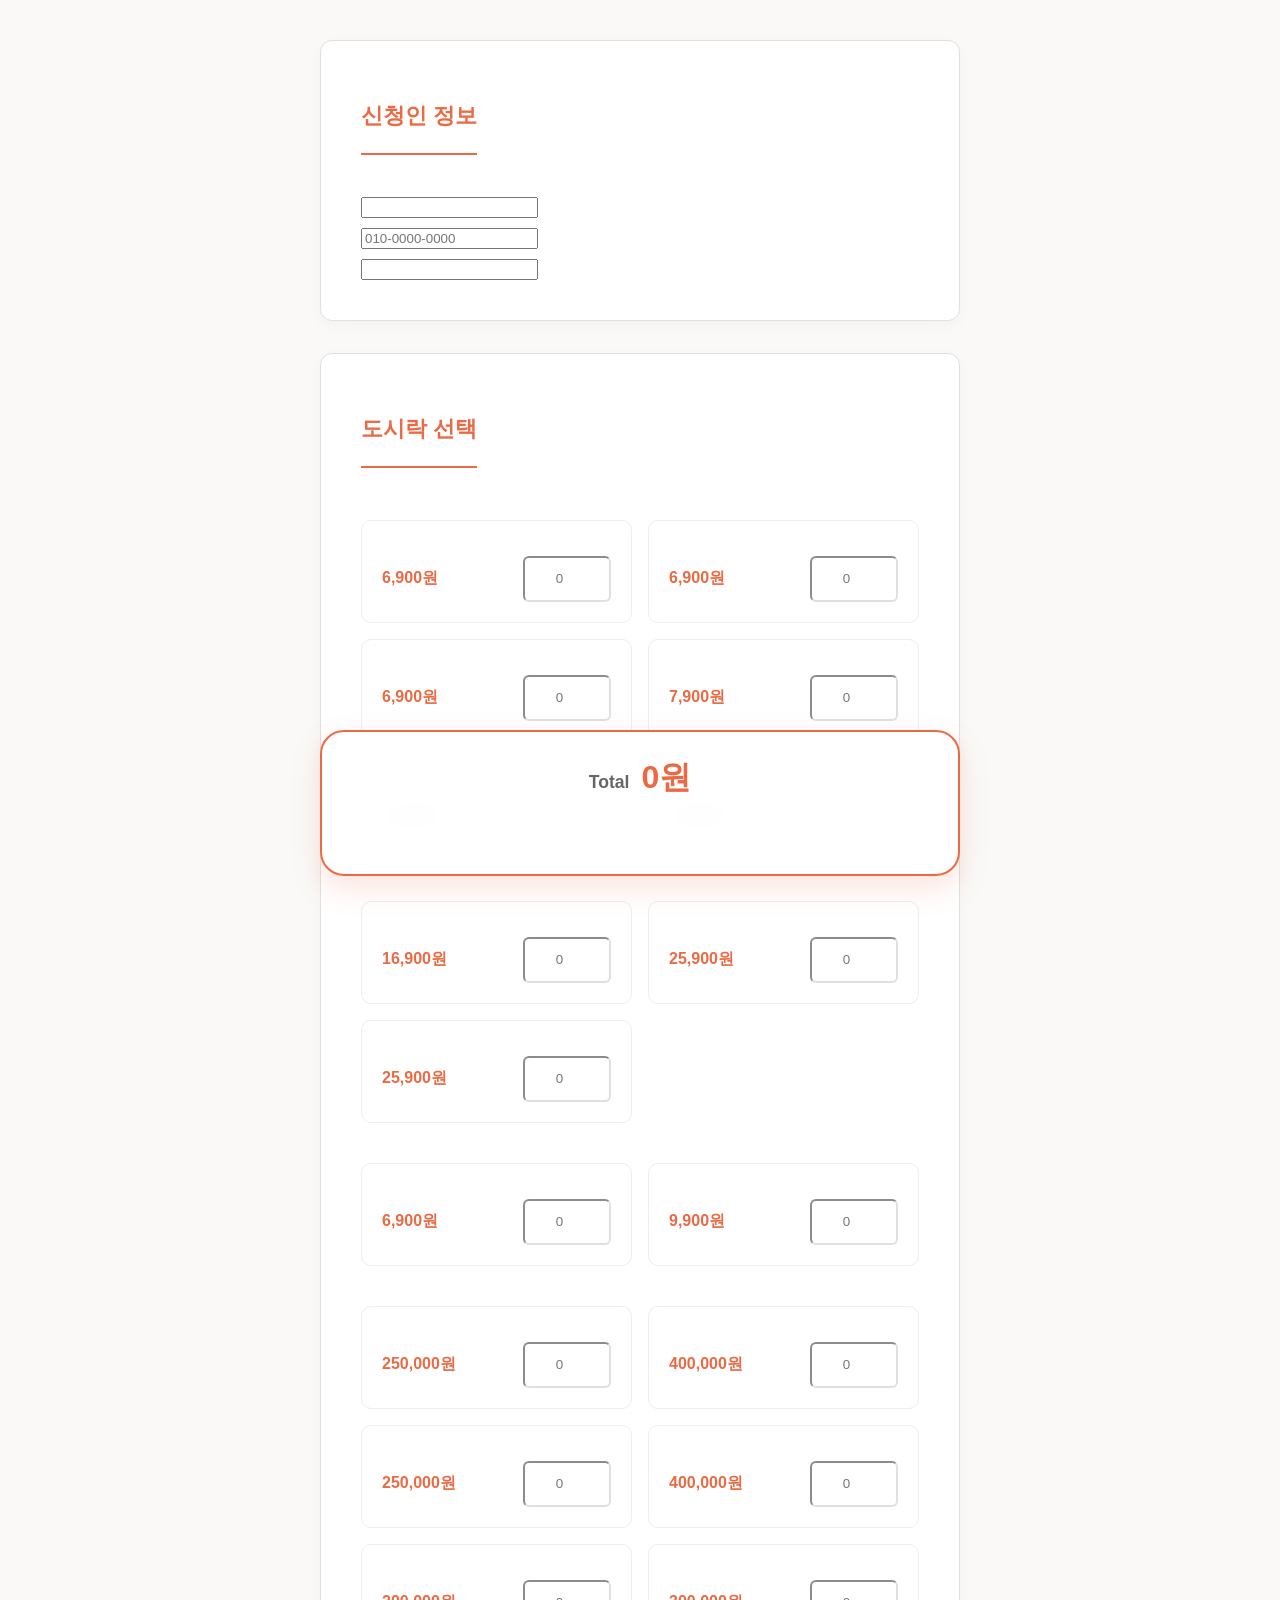
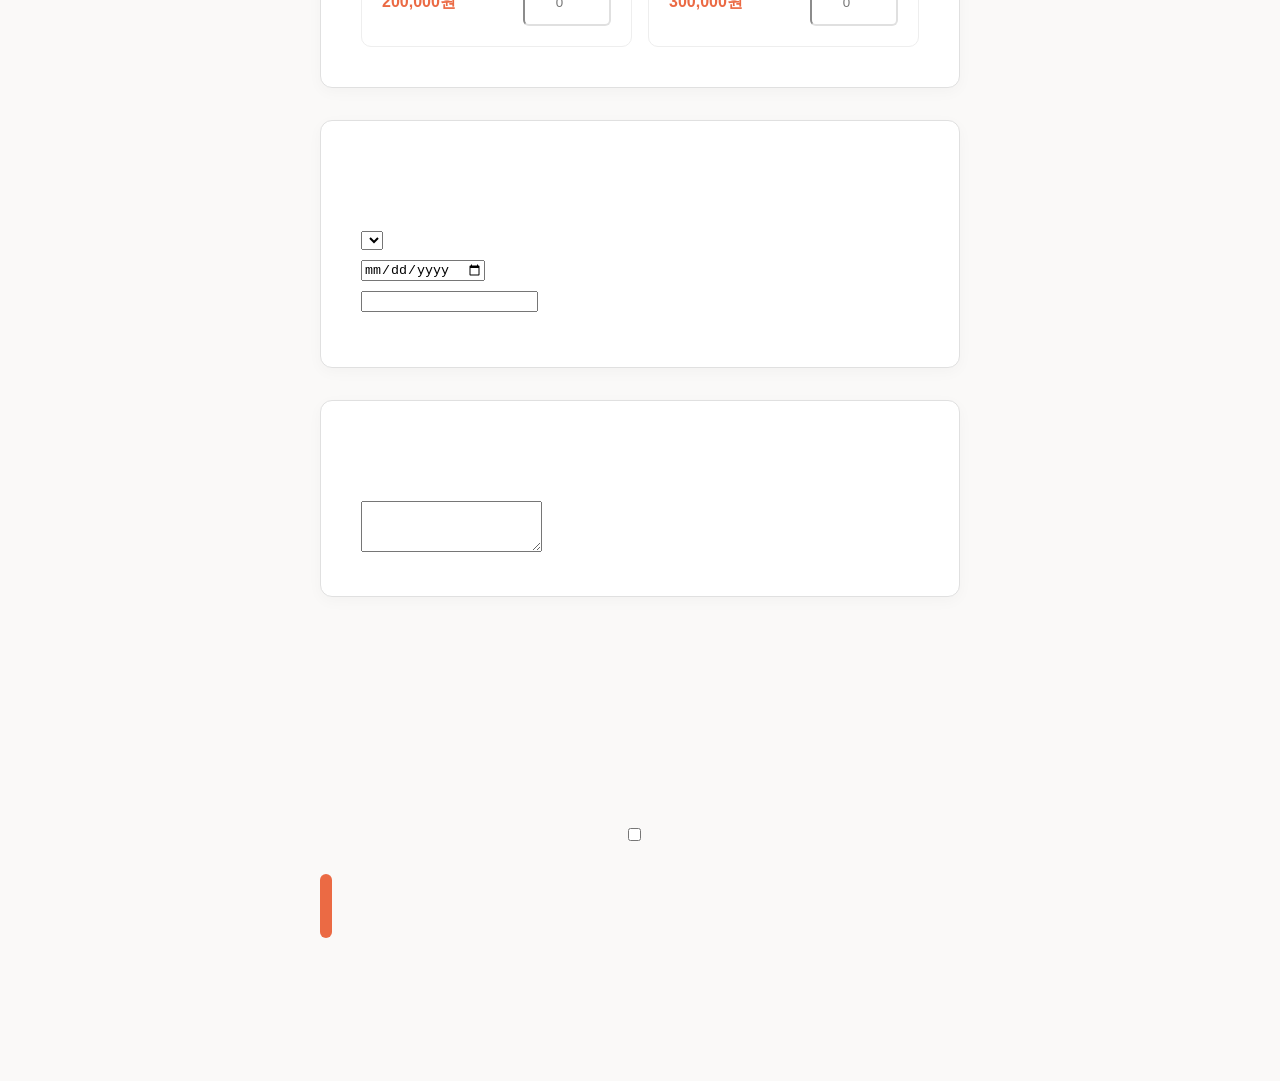
==== commit d930a6a2: "Refactor: standardize framework usage and centralize menu data" ====
--- a/docs/request/index.html
+++ b/docs/request/index.html
@@ -253,7 +253,6 @@
                 <div class="damso-submit-area">
                     <div class="damso-check-group">
                         <input type="checkbox" name="agree" id="agree" class="damso-check-input" required>
-                        <div class="damso-check-custom"></div>
                         <label for="agree" class="damso-check-label" data-i18n="label_agree"></label>
                     </div>
                     <button type="submit" class="damso-btn damso-btn--submit damso-btn--full">
--- a/docs/request/lay.css
+++ b/docs/request/lay.css
@@ -26,15 +26,7 @@
     margin: 40px auto;
 }
 
-/* --- Standard Header Styling --- */
-.damso-header {
-    background-color: #fff;
-    border-bottom: 1px solid var(--damso-color-border);
-    padding: 60px 20px;
-    text-align: center;
-    margin-bottom: 40px;
-}
-
+/* --- Framework Dynamic Header Styling --- */
 .brand-logo {
     font-family: 'Gowun Dodum', serif;
     font-size: 2.8rem;
@@ -49,27 +41,6 @@
     color: var(--damso-color-label);
     max-width: 500px;
     margin: 0 auto;
-}
-
-.damso-lang-switcher {
-    margin-top: 25px;
-    display: flex;
-    justify-content: center;
-    gap: 15px;
-}
-
-.damso-lang-btn {
-    font-size: 0.85rem;
-    font-weight: 700;
-    color: #bbb;
-    text-decoration: none;
-    transition: all 0.3s;
-}
-
-.damso-lang-btn.active {
-    color: var(--damso-color-primary);
-    text-decoration: underline;
-    text-underline-offset: 4px;
 }
 
 /* --- Form Cards --- */
@@ -242,7 +213,7 @@
     padding-bottom: 100px;
 }
 
-/* --- Custom Checkbox (Visible V Mark) --- */
+/* --- Custom Checkbox (SVG V Mark) --- */
 .damso-check-group {
     display: flex;
     align-items: center;
@@ -251,51 +222,6 @@
     margin-bottom: 30px;
 }
 
-.damso-check-input {
-    display: none;
-}
-
-.damso-check-custom {
-    width: 26px;
-    height: 26px;
-    background-color: #fff;
-    border: 2px solid var(--damso-color-border);
-    border-radius: 6px;
-    position: relative;
-    cursor: pointer;
-    transition: all 0.2s cubic-bezier(0.4, 0, 0.2, 1);
-    flex-shrink: 0;
-}
-
-.damso-check-input:checked + .damso-check-custom {
-    background-color: var(--damso-color-primary);
-    border-color: var(--damso-color-primary);
-}
-
-.damso-check-custom::after {
-    content: "";
-    position: absolute;
-    display: none;
-    left: 8px;
-    top: 3px;
-    width: 7px;
-    height: 13px;
-    border: solid white;
-    border-width: 0 3px 3px 0;
-    transform: rotate(45deg);
-}
-
-.damso-check-input:checked + .damso-check-custom::after {
-    display: block;
-}
-
-.damso-check-label {
-    cursor: pointer;
-    font-size: 1.1rem;
-    font-weight: 500;
-    color: var(--damso-color-text);
-    user-select: none;
-}
 
 .damso-note {
     font-size: 0.9rem;
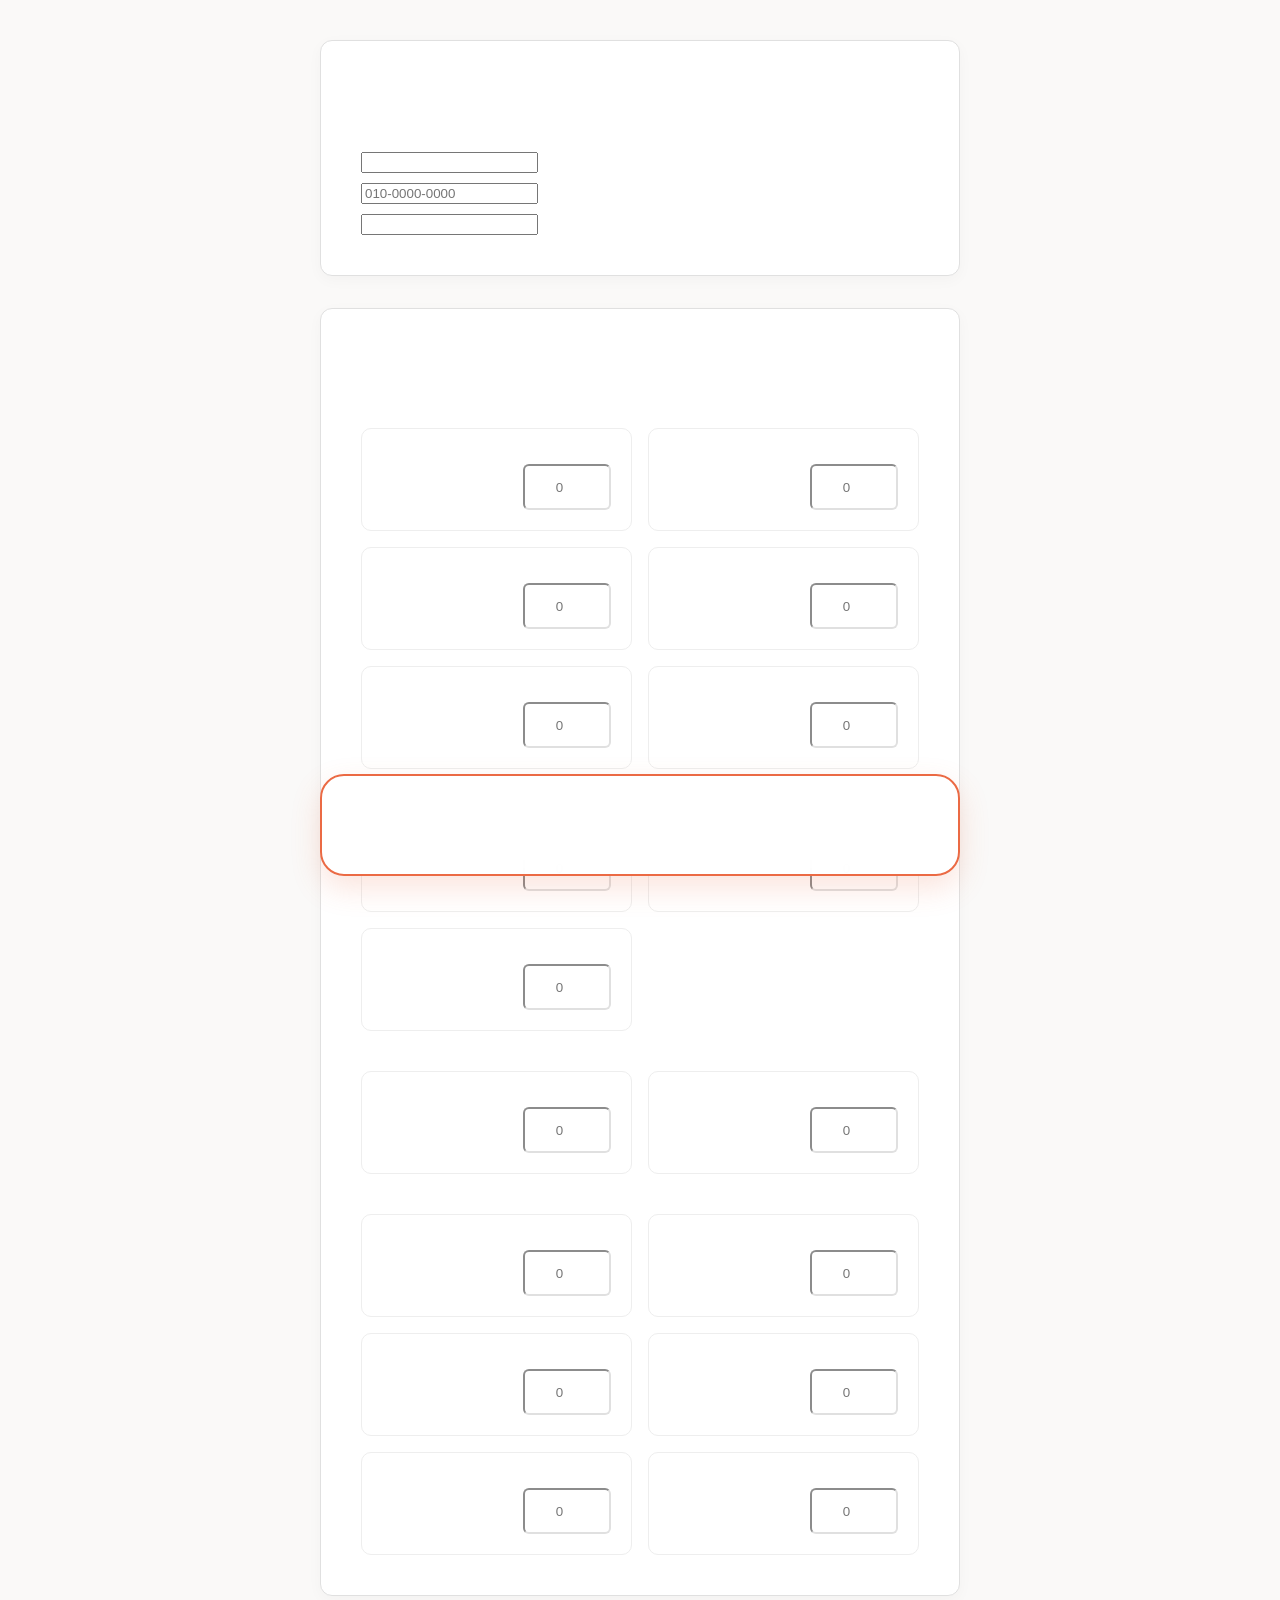
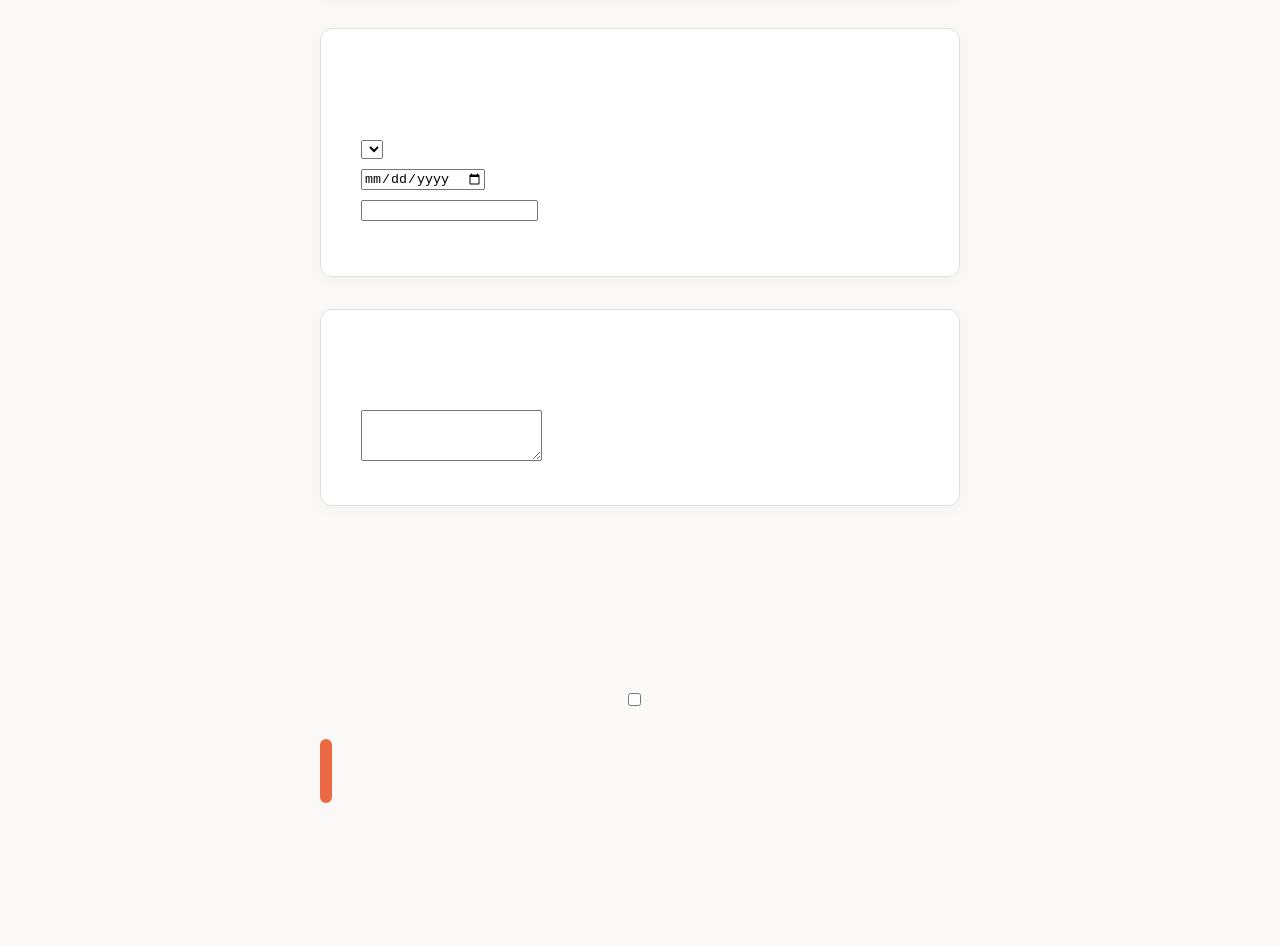
==== commit 07f0288f: "Fix: table rendering bug and remove all hardcoded placeholders" ====
--- a/docs/request/index.html
+++ b/docs/request/index.html
@@ -21,6 +21,7 @@
     <link rel="stylesheet" href="./lay.css">
     <script src="./lay.js" defer></script>
 </head>
+
 <body>
     <div class="damso-app">
         <div class="damso-container">
@@ -30,7 +31,7 @@
                 <!-- 1. Customer Info -->
                 <div class="damso-card">
                     <div class="damso-card__header">
-                        <h2 data-i18n="customer_info_title">신청인 정보</h2>
+                        <h2 data-i18n="customer_info_title"></h2>
                     </div>
                     <div class="damso-grid damso-grid--cols-1" style="gap: 16px;">
                         <div class="damso-group">
@@ -51,53 +52,53 @@
                 <!-- 2. Menu Selection -->
                 <div class="damso-card">
                     <div class="damso-card__header">
-                        <h2 data-i18n="menu_selection_title">도시락 선택</h2>
+                        <h2 data-i18n="menu_selection_title"></h2>
                     </div>
                     
                     <div class="menu-sections">
                         <!-- Normal -->
                         <div class="menu-category">
-                            <h3 class="menu-category__title" data-i18n="cat_normal"></h3>
+                            <h3 class="menu-category__title" data-i18n="section_normal_title"></h3>
                             <div class="menu-items-grid">
                                 <div class="menu-item">
                                     <div class="menu-item__top"><label data-i18n="menu_normal_01_title"></label></div>
                                     <div class="menu-item__bottom">
-                                        <span class="menu-item__price">6,900원</span>
+                                        <span class="menu-item__price" data-i18n="menu_normal_01_price"></span>
                                         <input type="number" name="normal_01" class="damso-input qty-input" min="0" max="999" placeholder="0" data-price="6900">
                                     </div>
                                 </div>
                                 <div class="menu-item">
                                     <div class="menu-item__top"><label data-i18n="menu_normal_02_title"></label></div>
                                     <div class="menu-item__bottom">
-                                        <span class="menu-item__price">6,900원</span>
+                                        <span class="menu-item__price" data-i18n="menu_normal_02_price"></span>
                                         <input type="number" name="normal_02" class="damso-input qty-input" min="0" max="999" placeholder="0" data-price="6900">
                                     </div>
                                 </div>
                                 <div class="menu-item">
                                     <div class="menu-item__top"><label data-i18n="menu_normal_03_title"></label></div>
                                     <div class="menu-item__bottom">
-                                        <span class="menu-item__price">6,900원</span>
+                                        <span class="menu-item__price" data-i18n="menu_normal_03_price"></span>
                                         <input type="number" name="normal_03" class="damso-input qty-input" min="0" max="999" placeholder="0" data-price="6900">
                                     </div>
                                 </div>
                                 <div class="menu-item">
                                     <div class="menu-item__top"><label data-i18n="menu_normal_04_title"></label></div>
                                     <div class="menu-item__bottom">
-                                        <span class="menu-item__price">7,900원</span>
+                                        <span class="menu-item__price" data-i18n="menu_normal_04_price"></span>
                                         <input type="number" name="normal_04" class="damso-input qty-input" min="0" max="999" placeholder="0" data-price="7900">
                                     </div>
                                 </div>
                                 <div class="menu-item">
                                     <div class="menu-item__top"><label data-i18n="menu_normal_05_title"></label></div>
                                     <div class="menu-item__bottom">
-                                        <span class="menu-item__price">8,900원</span>
+                                        <span class="menu-item__price" data-i18n="menu_normal_05_price"></span>
                                         <input type="number" name="normal_05" class="damso-input qty-input" min="0" max="999" placeholder="0" data-price="8900">
                                     </div>
                                 </div>
                                 <div class="menu-item">
                                     <div class="menu-item__top"><label data-i18n="menu_normal_06_title"></label></div>
                                     <div class="menu-item__bottom">
-                                        <span class="menu-item__price">9,900원</span>
+                                        <span class="menu-item__price" data-i18n="menu_normal_06_price"></span>
                                         <input type="number" name="normal_06" class="damso-input qty-input" min="0" max="999" placeholder="0" data-price="9900">
                                     </div>
                                 </div>
@@ -106,26 +107,26 @@
 
                         <!-- Premium -->
                         <div class="menu-category">
-                            <h3 class="menu-category__title" data-i18n="cat_premium"></h3>
+                            <h3 class="menu-category__title" data-i18n="section_premium_title"></h3>
                             <div class="menu-items-grid">
                                 <div class="menu-item">
                                     <div class="menu-item__top"><label data-i18n="menu_premium_01_title"></label></div>
                                     <div class="menu-item__bottom">
-                                        <span class="menu-item__price">16,900원</span>
+                                        <span class="menu-item__price" data-i18n="menu_premium_01_price"></span>
                                         <input type="number" name="premium_01" class="damso-input qty-input" min="0" max="999" placeholder="0" data-price="16900">
                                     </div>
                                 </div>
                                 <div class="menu-item">
                                     <div class="menu-item__top"><label data-i18n="menu_premium_02_title"></label></div>
                                     <div class="menu-item__bottom">
-                                        <span class="menu-item__price">25,900원</span>
+                                        <span class="menu-item__price" data-i18n="menu_premium_02_price"></span>
                                         <input type="number" name="premium_02" class="damso-input qty-input" min="0" max="999" placeholder="0" data-price="25900">
                                     </div>
                                 </div>
                                 <div class="menu-item">
                                     <div class="menu-item__top"><label data-i18n="menu_premium_03_title"></label></div>
                                     <div class="menu-item__bottom">
-                                        <span class="menu-item__price">25,900원</span>
+                                        <span class="menu-item__price" data-i18n="menu_premium_03_price"></span>
                                         <input type="number" name="premium_03" class="damso-input qty-input" min="0" max="999" placeholder="0" data-price="25900">
                                     </div>
                                 </div>
@@ -134,19 +135,19 @@
 
                         <!-- Special -->
                         <div class="menu-category">
-                            <h3 class="menu-category__title" data-i18n="cat_special"></h3>
+                            <h3 class="menu-category__title" data-i18n="section_special_title"></h3>
                             <div class="menu-items-grid">
                                 <div class="menu-item">
                                     <div class="menu-item__top"><label data-i18n="menu_special_kids_title"></label></div>
                                     <div class="menu-item__bottom">
-                                        <span class="menu-item__price">6,900원</span>
+                                        <span class="menu-item__price" data-i18n="menu_special_kids_price"></span>
                                         <input type="number" name="special_kids" class="damso-input qty-input" min="0" max="999" placeholder="0" data-price="6900">
                                     </div>
                                 </div>
                                 <div class="menu-item">
                                     <div class="menu-item__top"><label data-i18n="menu_special_vegan_title"></label></div>
                                     <div class="menu-item__bottom">
-                                        <span class="menu-item__price">9,900원</span>
+                                        <span class="menu-item__price" data-i18n="menu_special_vegan_price"></span>
                                         <input type="number" name="special_vegan" class="damso-input qty-input" min="0" max="999" placeholder="0" data-price="9900">
                                     </div>
                                 </div>
@@ -155,47 +156,47 @@
 
                         <!-- Buffet -->
                         <div class="menu-category">
-                            <h3 class="menu-category__title" data-i18n="cat_buffet"></h3>
+                            <h3 class="menu-category__title" data-i18n="section_buffet_title"></h3>
                             <div class="menu-items-grid">
                                 <div class="menu-item">
                                     <div class="menu-item__top"><label data-i18n="buffet_type_01_normal_title"></label></div>
                                     <div class="menu-item__bottom">
-                                        <span class="menu-item__price">250,000원</span>
+                                        <span class="menu-item__price" data-i18n="buffet_type_01_normal_price"></span>
                                         <input type="number" name="buffet_01_n" class="damso-input qty-input" min="0" max="999" placeholder="0" data-price="250000">
                                     </div>
                                 </div>
                                 <div class="menu-item">
                                     <div class="menu-item__top"><label data-i18n="buffet_type_01_premium_title"></label></div>
                                     <div class="menu-item__bottom">
-                                        <span class="menu-item__price">400,000원</span>
+                                        <span class="menu-item__price" data-i18n="buffet_type_01_premium_price"></span>
                                         <input type="number" name="buffet_01_p" class="damso-input qty-input" min="0" max="999" placeholder="0" data-price="400000">
                                     </div>
                                 </div>
                                 <div class="menu-item">
                                     <div class="menu-item__top"><label data-i18n="buffet_type_02_normal_title"></label></div>
                                     <div class="menu-item__bottom">
-                                        <span class="menu-item__price">250,000원</span>
+                                        <span class="menu-item__price" data-i18n="buffet_type_02_normal_price"></span>
                                         <input type="number" name="buffet_02_n" class="damso-input qty-input" min="0" max="999" placeholder="0" data-price="250000">
                                     </div>
                                 </div>
                                 <div class="menu-item">
                                     <div class="menu-item__top"><label data-i18n="buffet_type_02_premium_title"></label></div>
                                     <div class="menu-item__bottom">
-                                        <span class="menu-item__price">400,000원</span>
+                                        <span class="menu-item__price" data-i18n="buffet_type_02_premium_price"></span>
                                         <input type="number" name="buffet_02_p" class="damso-input qty-input" min="0" max="999" placeholder="0" data-price="400000">
                                     </div>
                                 </div>
                                 <div class="menu-item">
                                     <div class="menu-item__top"><label data-i18n="buffet_type_03_normal_title"></label></div>
                                     <div class="menu-item__bottom">
-                                        <span class="menu-item__price">200,000원</span>
+                                        <span class="menu-item__price" data-i18n="buffet_type_03_normal_price"></span>
                                         <input type="number" name="buffet_03_n" class="damso-input qty-input" min="0" max="999" placeholder="0" data-price="200000">
                                     </div>
                                 </div>
                                 <div class="menu-item">
                                     <div class="menu-item__top"><label data-i18n="buffet_type_03_premium_title"></label></div>
                                     <div class="menu-item__bottom">
-                                        <span class="menu-item__price">300,000원</span>
+                                        <span class="menu-item__price" data-i18n="buffet_type_03_premium_price"></span>
                                         <input type="number" name="buffet_03_p" class="damso-input qty-input" min="0" max="999" placeholder="0" data-price="300000">
                                     </div>
                                 </div>
@@ -243,8 +244,8 @@
                 <!-- Sticky Price Display -->
                 <div class="price-sticky-bar">
                     <div class="price-content">
-                        <span class="price-label" data-i18n="label_estimated_total">Total</span>
-                        <span class="price-value" id="total-price">0원</span>
+                        <span class="price-label" data-i18n="label_estimated_total"></span>
+                        <span class="price-value" id="total-price"></span>
                     </div>
                     <p class="price-note" data-i18n="price_note"></p>
                 </div>
--- a/docs/request/lay.css
+++ b/docs/request/lay.css
@@ -222,7 +222,6 @@
     margin-bottom: 30px;
 }
 
-
 .damso-note {
     font-size: 0.9rem;
     color: var(--damso-color-label);
